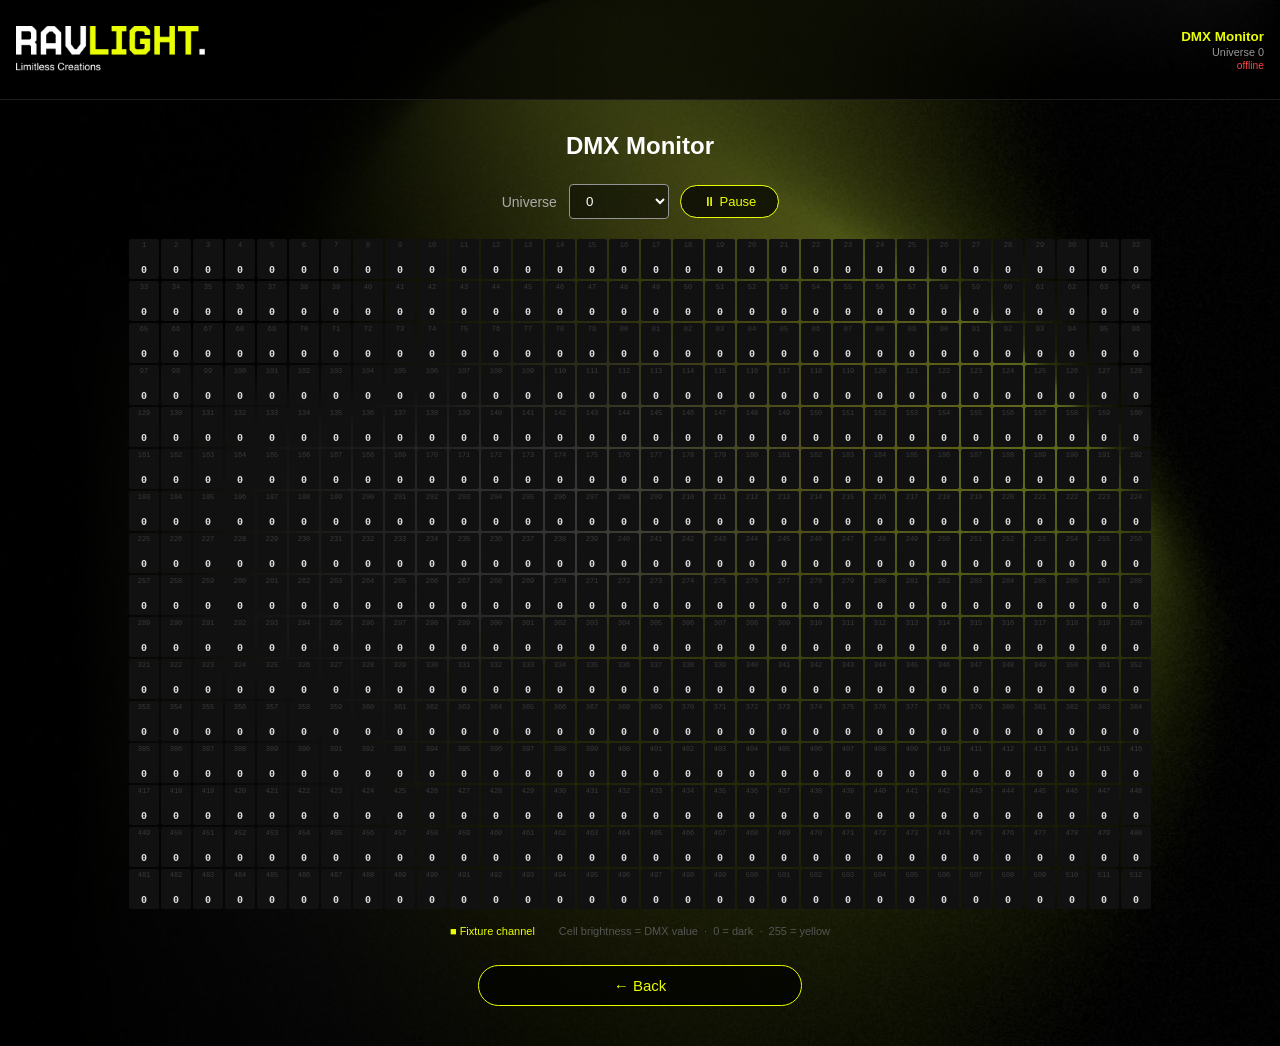
==== data/dmxmonitor.html @ ac15420d "feat: v2.14.0 — device discovery UI, Elyon table redesign, fix String reserve v2.13.0 (uncommitted):" ====
<!DOCTYPE html>
<html lang="en">
<head>
  <meta charset="UTF-8">
  <meta name="viewport" content="width=device-width, initial-scale=1.0">
  <title>DMX Monitor — RavLight</title>
  <link href="https://fonts.googleapis.com/css2?family=Roboto:wght@400;700&display=swap" rel="stylesheet">
  <link rel="stylesheet" href="style.css">
  <link rel="icon" type="image/png" href="favicon.png">
  <style>
    .monitor-page {
      max-width: 1100px;
      margin: 0 auto;
      padding: 0 12px 40px;
    }

    .monitor-bar {
      display: flex;
      align-items: center;
      gap: 12px;
      justify-content: center;
      margin: 24px auto 20px;
      flex-wrap: wrap;
    }
    .monitor-bar label {
      margin: 0;
      display: inline;
      font-size: 14px;
      color: #aaa;
    }
    .monitor-bar select {
      width: auto;
      padding: 8px 12px;
      margin: 0;
      min-width: 100px;
    }
    .monitor-bar button {
      width: auto;
      margin: 0;
      padding: 8px 22px;
      font-size: 13px;
      border-radius: 20px;
    }

    .dmx-grid-wrap {
      overflow-x: auto;
      width: 100%;
      margin: 0 auto;
      -webkit-overflow-scrolling: touch;
    }

    .dmx-grid {
      display: grid;
      grid-template-columns: repeat(32, 30px);
      gap: 2px;
      width: fit-content;
      margin: 0 auto;
      font-family: 'Roboto Mono', monospace;
    }

    .dmx-cell {
      width: 30px;
      height: 40px;
      background: #111;
      border-radius: 2px;
      display: flex;
      flex-direction: column;
      align-items: center;
      justify-content: space-between;
      padding: 3px 0 3px;
      box-sizing: border-box;
      cursor: default;
      transition: background 0.08s;
    }
    .dmx-cell .ch {
      font-size: 7px;
      color: #3a3a3a;
      line-height: 1;
      user-select: none;
      font-family: monospace;
    }
    .dmx-cell .val {
      font-size: 10px;
      font-weight: bold;
      color: #ddd;
      line-height: 1;
      user-select: none;
      font-family: monospace;
    }
    .dmx-cell.fixture {
      box-shadow: inset 0 0 0 1px #e9ff00;
    }
    .dmx-cell.fixture .ch {
      color: #7a8800;
    }
    .dmx-cell:hover {
      transform: scale(1.4);
      z-index: 10;
      position: relative;
      box-shadow: 0 0 10px rgba(233,255,0,0.5), inset 0 0 0 1px #e9ff00;
    }

    .legend {
      display: flex;
      gap: 24px;
      justify-content: center;
      margin: 16px 0 8px;
      font-size: 11px;
      color: #555;
      flex-wrap: wrap;
    }
    .legend-fixture {
      color: #e9ff00;
    }

    .btn-back {
      display: block;
      width: 80%;
      max-width: 300px;
      margin: 28px auto 0;
      padding: 11px;
      text-align: center;
      background: rgba(0,0,0,0.7);
      border: 1px solid #e9ff00;
      color: #e9ff00;
      text-decoration: none;
      border-radius: 40px;
      font-size: 15px;
      transition: background 0.2s, color 0.2s;
    }
    .btn-back:hover {
      background: #7d8800;
      color: #000;
      text-decoration: none;
    }

    #hdrUniverse {
      font-size: 0.85em;
      color: #999;
    }
  </style>
</head>
<body>
  <header class="main-header">
    <div class="header-left">
      <img src="RavLightLogo.png" alt="RavLight">
    </div>
    <div class="header-right">
      <div class="header-item" style="font-size:1.05em;font-weight:bold;">DMX Monitor</div>
      <div class="header-item" id="hdrUniverse">Universe 0</div>
      <div class="header-item" id="hdrStatus" style="font-size:0.8em;color:#555;">connecting…</div>
    </div>
  </header>

  <h1>DMX Monitor</h1>

  <div class="monitor-page">

    <div class="monitor-bar">
      <label for="universeSelect">Universe</label>
      <select id="universeSelect" onchange="changeUniverse(+this.value)"></select>
      <button id="liveBtn" onclick="toggleLive()">⏸ Pause</button>
    </div>

    <div class="dmx-grid-wrap">
      <div id="dmxGrid" class="dmx-grid"></div>
    </div>

    <div class="legend">
      <span class="legend-fixture">■ Fixture channel</span>
      <span>Cell brightness = DMX value &nbsp;·&nbsp; 0 = dark &nbsp;·&nbsp; 255 = yellow</span>
    </div>

    <a href="/" class="btn-back">← Back</a>

  </div>

  <div id="toast"></div>

  <script>
    const CHANNELS = 512;

    let currentUniverse = 0;
    let fixtureMap     = {};   // String(universe) → Set of 1-indexed channel numbers
    let fixtureUniverses = []; // sorted universe numbers that have fixture channels
    let isLive         = true;
    let pollInterval   = null;
    let cells          = [];   // [{el, valEl}] index 0 = ch1

    // ── Build grid ──────────────────────────────────────────────────────────────
    function buildGrid() {
      const grid = document.getElementById('dmxGrid');
      grid.innerHTML = '';
      cells = [];
      for (let i = 1; i <= CHANNELS; i++) {
        const div = document.createElement('div');
        div.className = 'dmx-cell';

        const ch = document.createElement('span');
        ch.className = 'ch';
        ch.textContent = i;

        const val = document.createElement('span');
        val.className = 'val';
        val.textContent = '0';

        div.appendChild(ch);
        div.appendChild(val);
        grid.appendChild(div);
        cells.push({ el: div, valEl: val });
      }
    }

    // ── Value → background color ─────────────────────────────────────────────
    function cellBg(v) {
      if (v === 0) return '#111';
      const a = 0.07 + (v / 255) * 0.65;
      return 'rgba(233,255,0,' + a.toFixed(2) + ')';
    }

    // ── Apply values array (512 elements, 0-indexed = ch1) ────────────────────
    function updateGrid(values) {
      const fixSet = fixtureMap[String(currentUniverse)] || new Set();
      for (let i = 0; i < CHANNELS; i++) {
        const v = values[i] || 0;
        const c = cells[i];
        c.el.style.background = cellBg(v);
        c.valEl.textContent = v;
        if (fixSet.has(i + 1)) {
          c.el.classList.add('fixture');
        } else {
          c.el.classList.remove('fixture');
        }
      }
    }

    // ── Load fixture channel map & populate universe selector ─────────────────
    async function loadMap() {
      try {
        const r = await fetch('/dmxmap');
        const data = await r.json();
        const raw = data.map || {};
        fixtureMap = {};
        fixtureUniverses = Object.keys(raw).map(Number).sort((a, b) => a - b);
        for (const [uStr, ranges] of Object.entries(raw)) {
          const s = new Set();
          for (const [lo, hi] of ranges) {
            for (let c = lo; c <= hi; c++) s.add(c);
          }
          fixtureMap[uStr] = s;
        }
      } catch(e) {
        console.warn('dmxmap unavailable:', e);
      }

      const sel = document.getElementById('universeSelect');
      sel.innerHTML = '';
      const allU = new Set([0, ...fixtureUniverses]);
      for (const u of [...allU].sort((a, b) => a - b)) {
        const opt = document.createElement('option');
        opt.value = u;
        opt.textContent = fixtureUniverses.includes(u) ? u + ' ★' : String(u);
        sel.appendChild(opt);
      }

      // Default to first fixture universe
      if (fixtureUniverses.length > 0) {
        currentUniverse = fixtureUniverses[0];
        sel.value = currentUniverse;
      }
      updateHeader();
    }

    // ── Poll DMX values ───────────────────────────────────────────────────────
    async function poll() {
      try {
        const r = await fetch('/dmxdata?universe=' + currentUniverse);
        if (!r.ok) throw new Error('HTTP ' + r.status);
        const values = await r.json();
        updateGrid(values);
        document.getElementById('hdrStatus').textContent = 'live';
        document.getElementById('hdrStatus').style.color = '#e9ff00';
      } catch(e) {
        document.getElementById('hdrStatus').textContent = 'offline';
        document.getElementById('hdrStatus').style.color = '#ff4444';
      }
    }

    function updateHeader() {
      document.getElementById('hdrUniverse').textContent = 'Universe ' + currentUniverse;
    }

    function startLive() {
      if (pollInterval) clearInterval(pollInterval);
      pollInterval = setInterval(poll, 150);
      isLive = true;
      document.getElementById('liveBtn').textContent = '⏸ Pause';
      document.getElementById('hdrStatus').textContent = 'live';
      document.getElementById('hdrStatus').style.color = '#e9ff00';
    }

    function stopLive() {
      if (pollInterval) { clearInterval(pollInterval); pollInterval = null; }
      isLive = false;
      document.getElementById('liveBtn').textContent = '▶ Live';
      document.getElementById('hdrStatus').textContent = 'paused';
      document.getElementById('hdrStatus').style.color = '#888';
    }

    function toggleLive() {
      isLive ? stopLive() : startLive();
    }

    function changeUniverse(u) {
      currentUniverse = u;
      updateHeader();
      // Refresh fixture highlights immediately with current displayed values
      const cur = cells.map(c => parseInt(c.valEl.textContent, 10) || 0);
      updateGrid(cur);
      if (isLive) poll();
    }

    // ── Toast ─────────────────────────────────────────────────────────────────
    function showToast(msg) {
      const t = document.getElementById('toast');
      t.innerHTML = msg;
      t.className = 'toast show';
      setTimeout(() => { t.className = t.className.replace('show', ''); }, 3000);
    }

    // ── Boot ──────────────────────────────────────────────────────────────────
    buildGrid();
    loadMap().then(() => {
      poll();
      startLive();
    });
  </script>
</body>
</html>
---- data/style.css ----
body {
     background-color: rgb(0, 0, 0);
     color: rgb(255, 255, 255);
     font-size: 0.8em;
     text-align: center;
     margin: 0;
     padding: 0;
     background-image: url('Background.jpg');
     background-size: cover;
     background-repeat: no-repeat;
     background-position: center center;
     background-attachment: fixed;
     font-family: 'Helvetica', sans-serif;
     min-width: 380px;
}
 .logo img {
     margin: 0 auto;
     max-width: 150px;
    /* logo sizing */
     height: auto;
     margin-bottom: 10%;
     
}
 h1 {
     margin-top: 32px;
     margin-bottom: 24px;
     font-size: 24px;
     
}
 h2 {
     font-size: 16px;
     margin-bottom: 20px;
}
 h3 {
     font-size: 12em;
     margin-bottom: 20px;
     text-align: center;
}
 form {
     margin: 0 auto;
     width: 380px;
     text-align: left;
}
 input[type="text"], input[type="number"], input[type="password"] {
     width: 100%;
     padding: 12px;
     margin-bottom: 10px;
     border: 1px solid #949494;
     border-radius: 4px;
     box-sizing: border-box;
     background-color: #00000074;
     color:#ffffff 
}
 input:focus {
     background-color: #000000;
     border-color: #e9ff00;
     outline: solid 1px #e9ff00;
     box-shadow: 0 0 10px #e9ff00;
}
 label {
     display:flex;
     margin-bottom: 2px;
}
 select {
     width: 100%;
     padding: 12px;
     margin-bottom: 10px;
     border: 1px solid #949494;
     border-radius: 4px;
     box-sizing: border-box;
     background-color: #00000074;
     color:rgb(255, 255, 255) 
}
 select:focus {
     border-color: #e9ff00;
     outline: solid 1px #e9ff00;
     box-shadow: 0 0 10px #e9ff00;
     background-color: #191919;
    /* click shadow */
}
input[type="submit"] {
    background-color: #e9ff00;
    color: #000000;
    padding: 8px;
    width: 80%;
    border: none;
    cursor: pointer;
    outline: solid 1px #e9ff00;
    font-weight: bold;
    font-size: 17px;
    border-radius: 70px;
    margin: 10px auto ;
    display: block;
}
input[type="submit"]:hover {
     color: #000000;
     background-color: #96a400;
     border-color: #e9ff00;
     outline: solid 0px #e9ff00;
     box-shadow: 0 0 0px #e9ff00;
    /* click shadow */
}
     button {
     background-color: rgba(1, 1, 1, 0.7);
     color: #040814;
     padding: 8px;
     width: 80%; 
     margin: 16px auto 16px auto; 
     display: block;
     border: none;
     cursor: pointer;
     outline: solid 1px #eaff00;
     font-size: 16px;
     border-radius: 40px;
     margin-bottom: 16px;
     margin-top: 0px;
     cursor: pointer;
     color: #e9ff00;
 

}
 button:hover {
     background-color: #7d8800;
     border-color: #eaff00;
     outline: solid 0px #e9ff00;
     box-shadow: 0 0 0px #e9ff00;
     font-weight: bold;
     color: black
    /* click shadow */
}
 .checkbox-container {
     display: flex;
     align-items: center;
     margin-bottom: 15px;
    /* bottom spacing */
}
 .checkbox-container input[type="checkbox"] {
     appearance: none;
     -webkit-appearance: none;
     width: 28px;
     height: 25px;
     background-color: #01010180;
     border: 2px solid #949494;
     border-radius: 4px;
     position: relative;
     cursor: pointer;
}
 .checkbox-container input[type="checkbox"]:hover {
     background-color: #000000;
     border-color: #e9ff00;
     outline: solid 1px #e9ff00;
     box-shadow: 0 0 10px #e9ff00;
}
 .checkbox-container input[type="checkbox"]:checked::after {
     content: "";
     position: absolute;
     left: 6px;
     top: 1px;
     width: 5px;
     height: 10px;
     border: solid 20px #e9ff00;
     border-width: 0 3px 3px 0;
     transform: rotate(45deg);
}
 .checkbox-container label {
     font-size: 16px;
     font-weight: bold;
     margin: 5px;
}
 text1 {
     display: block;
     margin-bottom: 5px;
     font-size: 14px;
}
 .toast {
     width: 250px;
     background-color: #000000e6;
     color: #ffffff;
     text-align: center;
     border-radius: 0px;
     outline: solid 0px #e9ff00;
     padding: 12px;
     position: fixed;
     z-index: 999;
     top: 70%;
     left: 50%;
     transform: translate(-50%, -50%) translateY(100px);
    /* starts below */
     font-size: 17px;
     box-shadow: 0 5px 20px rgba(0, 0, 0, 0.962);
     opacity: 0;
     pointer-events: none;
    /* disable click when hidden */
     transition: opacity 0.5s, transform 0.5s;
     word-wrap: break-word;
     word-break: break-word;
}
 .toast.show {
     opacity: 1;
     transform: translate(-50%, -50%) translateY(0);
     pointer-events: auto;
}
 .main-header {
     height: 100px;
     width: 100%;
     background-color: rgba(1, 1, 1, 0.7);
     display: flex;
     align-items: center;
     justify-content: space-between;
     padding: 0 16px;
     box-sizing: border-box;
     border-bottom: 1px solid #1e1e1e;
     gap: 12px;
}
 .header-left img {
     height: 45px;
     object-fit: contain;
}
 .header-right {
     display: flex;
     flex-direction: column;
     align-items: flex-end;
}
 .header-item {
     color: #e9ff00;
     font-size: 1em;
     margin: 1px 0;
}
 .header-item .label {
     font-weight: bold;
     margin-right: 5px;
}

.accordion {
  width: 90%;
  background-color: rgb(1 1 1 / 0%);
  border: 1px solid rgba(255, 255, 255, 0.2);
  border-radius: 10px;
  margin: 24px auto 24px auto;
  color: #ffffff;
  box-shadow: 0 px px rgba(0,0,0,0.8);
  align-items: center;
}

.accordion-button {
  width: 100%;
  padding: 16px;
  text-align: left;
  border-radius: 10px;
  background-color: transparent;
  border: none;
  outline: none;
  font-size: 18px;
  font-weight: normal;
  color: #ffffff;
  cursor: pointer;
  margin: 0;
}
.accordion-button:hover {
  background-color: rgba(1, 1, 1, 0.7);
  outline: solid 0px #e9ff00;
  box-shadow: 0 0 0px #e9ff00;
  color: white;
  font-weight: normal;
  margin: 0;
}


.accordion-button::after {
  content: '\25BD';
  float: right;
  transition: transform 0.3s;
}

.accordion-button.active::after {
  transform: rotate(180deg);
}

.accordion-content {
  max-height: 0;
  overflow-y: hidden;
  overflow-x: auto;
  transition: max-height 0.3s ease;
  padding: 0 16px 8px;
  color: #ffffff;
}

.accordion-content button {
  display: block;
  width: 80%;
  color: #e9ff00;
  margin: 24px auto;
}
.accordion-content button:hover {
  display: block;
  width: 80%;
  color: #000000;
  margin: 24px auto;
}

.accordion-content p, 
.accordion-content label{
  margin: 12px auto 0px auto ;
  display: block;
  width: 100%;
  color: #ffffff;
  
}

.accordion-content .checkbox-container {  
 display: flex;
  align-items: center;
  gap: 16px; /* checkbox-to-label gap */
  margin: 8px auto 24px auto;
 
}
.accordion-content input[type="submit"],
.accordion-content input[type="text"],
.accordion-content input[type="password"],
.accordion-content select {
     width: 100%;
     margin: 8px auto 16px auto;
     padding: 12px;
     border: 1px solid #949494;
     border-radius: 4px;
     box-sizing: border-box;
     background-color: #00000074;
     color:#ffffff 
}

 .personality-description {
  margin-top: -5px;
  padding: 8px;
  background-color: rgba(1, 1, 1, 0);
  border: 0px solid #e9ff00;
  border-radius: 5px;
  color: #fefefe;
  font-size: .9em;
}


.table-container {
  margin: 20px auto;
  width: 85%;
  max-width: 358px;
  background-color: rgb(1 1 1 / 0%);
  border: 0px solid #949494;
  border-radius: 5px;
  box-shadow: 0 0 00px rgba(0,0,0,0.7);
  padding: 15px;
  box-sizing: border-box;
 
 
}

#deviceTable {
  width: 100%;
  table-layout: fixed;
  border-collapse: collapse;
  color: #d5d5d1;
  font-size: 14px;
  font-weight: normal;
 
}
#deviceTable th:nth-child(3),
#deviceTable td:nth-child(3) {
  width: 40px;  /* spazio fisso solo per l'icona */
  text-align: center;
  padding: 10px;
}

#deviceTable th, #deviceTable td {
  width: 50%;
  word-wrap: break-word;
  overflow: hidden;
  text-align: left;
  text-overflow: ellipsis;
  white-space: nowrap;
  padding: 10px;
  border-bottom: 1px solid rgba(255, 255, 255, 0.2);
}

#deviceTable tbody tr:hover {
  background-color: rgba(233, 255, 0, 0.1);
  transition: 0.2s;
}

.table-container h2 {
  text-align: left;
  color: #e9e9e9;
  font-size: 18px;
  font-weight:normal;
  margin-top: -16px;
  margin-bottom: 5px;

}

.popup-icon {
  width: 24px;
  height: 24px;
  cursor: pointer;
  transition: filter 0.3s;
}

.popup-icon:hover {
  filter: invert(100%) brightness(150%);
 
}


.popup {
  display: none;
  position: fixed;
  z-index: 1000;
  left: 0; top: 0; width: 100%; height: 100%;
  align-items: center;
  justify-content: center;
  background-color: rgb(0 0 0 / 48%);
}

.popup-content {
  background-color: rgb(0 0 0 / 90%);
  border: 1px solid #949494;
  border-radius: 10px;
  margin: 10% auto;
  padding: 20px;
  width: 80%;
  max-width: 300px;
  color: #ffffff;
  text-align: left;
  box-shadow: 0 0 0px #e9ff0057;
}

.popup .close {
  color: #e9ff00;
  float: right;
  font-size: 28px;
  font-weight: bold;
  cursor: pointer;
}

.popup-link {
  display: block;
  margin: 10px auto;
  padding: 8px;
  width: 80%;
  text-align: center;
  background-color: rgb(1 1 1 / 0%);
  color: #e9ff00;
  text-decoration: underline;
  font-weight: bold;
  border-radius: 40px;
  border: 0px solid #e9ff00;
  transition: all 0.3s;
}

.popup-link:hover {
  background-color: #00000000;
  color: #ffffff;
  box-shadow: 0 0 0px #e9ff00;
}


a {
  color: #e9ff00;
  text-decoration: underline;
  transition: color 0.3s, text-shadow 0.3s;
}

a:hover {
  color: #ffffff;
}

.reset-link {
  color: red;
  font-weight: bold;
  margin: 8px auto 16px;
  display: block;
  text-align: center;
}

/* Save button — primary action, full-width accent */
#saveButton {
  background-color: #e9ff00;
  color: #000000;
  padding: 8px;
  width: 80%;
  border: none;
  cursor: pointer;
  outline: solid 1px #e9ff00;
  font-weight: bold;
  font-size: 17px;
  border-radius: 70px;
  margin: 10px auto;
  display: block;
  transition: outline 0.2s, box-shadow 0.2s;
}

#saveButton:hover {
  background-color: #96a400;
}

/* Dirty indicator: highlight Save button when any field has changed */
#saveButton.dirty {
  outline: solid 2px #ff9900;
  box-shadow: 0 0 8px #ff9900;
}

/* Section sub-label inside accordions */
.group-label {
  color: #e9ff00;
  font-size: 0.8em;
  text-transform: uppercase;
  letter-spacing: 0.08em;
  margin: 16px 0 4px;
  border-bottom: 1px solid rgba(233, 255, 0, 0.25);
  padding-bottom: 3px;
}

/* Elyon output cards */
.elyon-auto-layout {
  display: flex;
  align-items: center;
  gap: 8px;
  margin-bottom: 12px;
}
.elyon-auto-layout input[type="checkbox"] {
  width: 20px;
  height: 20px;
  flex-shrink: 0;
}
.elyon-auto-layout label {
  font-size: 1.05em;
  color: #ccc;
  margin: 0;
  display: inline;
  font-weight: normal;
}

.elyon-card {
  border: 1px solid rgba(255,255,255,0.12);
  border-radius: 8px;
  margin-bottom: 10px;
  padding: 8px 10px;
  background: rgba(0,0,0,0.25);
}

.elyon-card-head {
  display: flex;
  align-items: center;
  gap: 10px;
  margin-bottom: 8px;
}

.elyon-ch-label {
  font-size: 1em;
  font-weight: bold;
  color: #e9ff00;
  white-space: nowrap;
  flex-shrink: 0;
}

.elyon-gpio {
  color: #666;
  font-weight: normal;
  font-size: 0.85em;
}

.accordion-content .elyon-card-head select {
  flex: 1;
  font-size: 1em;
  padding: 6px 8px;
  margin: 0;
  min-width: 0;
  width: auto;
}

.elyon-card-body {
  display: flex;
  flex-wrap: wrap;
  gap: 8px 10px;
  align-items: flex-end;
}

.elyon-param {
  display: flex;
  flex-direction: column;
  align-items: center;
  gap: 3px;
  flex-shrink: 0;
}

.elyon-param > span {
  font-size: 0.78em;
  color: #888;
  white-space: nowrap;
}

.accordion-content .elyon-param input[type="number"],
.accordion-content .elyon-param input[type="text"] {
  width: 56px;
  padding: 6px 4px;
  font-size: 1em;
  text-align: center;
  margin: 0;
  box-sizing: border-box;
}

.elyon-param input[type="checkbox"] {
  width: 20px;
  height: 20px;
  margin: 4px 0 0;
  flex-shrink: 0;
}

/* Two-button row below the page title (Devices + DMX Monitor) */
.action-bar {
  display: flex;
  justify-content: center;
  gap: 10px;
  margin: 0 auto 16px;
  width: 90%;
  max-width: 350px;
}

.action-bar button {
  flex: 1;
  width: auto;
  margin: 0;
  padding: 9px 12px;
  font-size: 1em;
  border-radius: 40px;
}

/* Devices button — yellow border when panel is open */
#devicesBtn.active {
  border-color: #e9ff00;
  outline-color: #e9ff00;
  color: #000000;
  background-color: #96a400;
  box-shadow: none;
  font-weight: normal, #96a400;
}

/* Scan button inside devices panel — small inline */
#scanDevicesBtn {
  width: auto;
  display: inline-flex;
  align-items: center;
  margin: 0;
  padding: 5px 14px;
  font-size: .9em;
  border-radius: 20px;
}
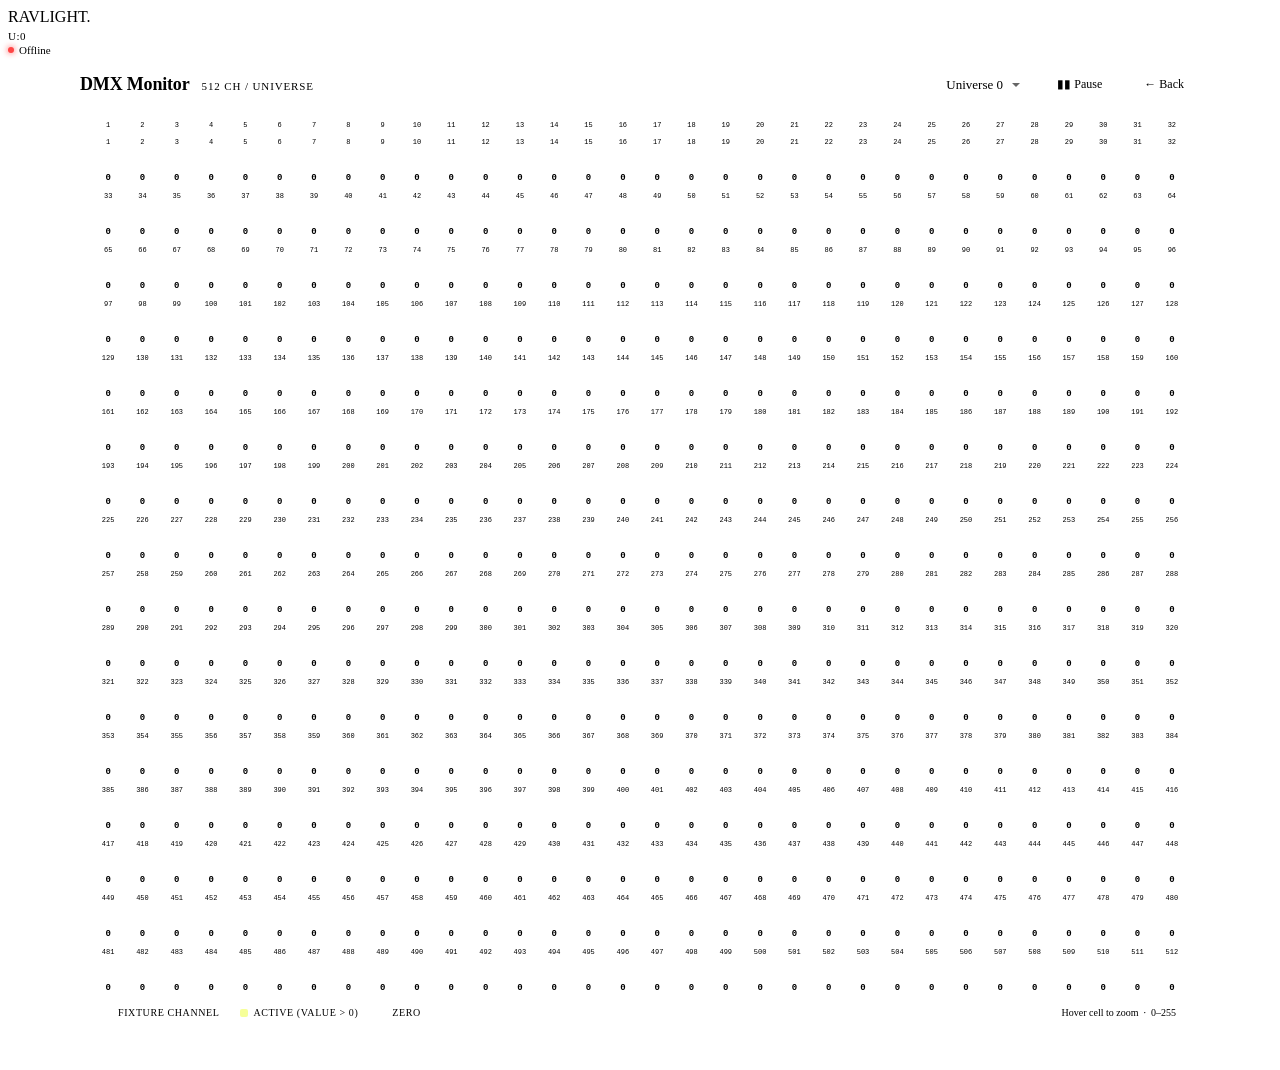
==== commit 7db2827e: "feat: v2.17.0 — PWM Dimmer + accordion animation + external CSS - Elyon PWM Dimmer: invert option (p" ====
--- a/data/dmxmonitor.html
+++ b/data/dmxmonitor.html
@@ -1,339 +1,228 @@
 <!DOCTYPE html>
 <html lang="en">
 <head>
-  <meta charset="UTF-8">
-  <meta name="viewport" content="width=device-width, initial-scale=1.0">
-  <title>DMX Monitor — RavLight</title>
-  <link href="https://fonts.googleapis.com/css2?family=Roboto:wght@400;700&display=swap" rel="stylesheet">
-  <link rel="stylesheet" href="style.css">
-  <link rel="icon" type="image/png" href="favicon.png">
-  <style>
-    .monitor-page {
-      max-width: 1100px;
-      margin: 0 auto;
-      padding: 0 12px 40px;
-    }
-
-    .monitor-bar {
-      display: flex;
-      align-items: center;
-      gap: 12px;
-      justify-content: center;
-      margin: 24px auto 20px;
-      flex-wrap: wrap;
-    }
-    .monitor-bar label {
-      margin: 0;
-      display: inline;
-      font-size: 14px;
-      color: #aaa;
-    }
-    .monitor-bar select {
-      width: auto;
-      padding: 8px 12px;
-      margin: 0;
-      min-width: 100px;
-    }
-    .monitor-bar button {
-      width: auto;
-      margin: 0;
-      padding: 8px 22px;
-      font-size: 13px;
-      border-radius: 20px;
-    }
-
-    .dmx-grid-wrap {
-      overflow-x: auto;
-      width: 100%;
-      margin: 0 auto;
-      -webkit-overflow-scrolling: touch;
-    }
-
-    .dmx-grid {
-      display: grid;
-      grid-template-columns: repeat(32, 30px);
-      gap: 2px;
-      width: fit-content;
-      margin: 0 auto;
-      font-family: 'Roboto Mono', monospace;
-    }
-
-    .dmx-cell {
-      width: 30px;
-      height: 40px;
-      background: #111;
-      border-radius: 2px;
-      display: flex;
-      flex-direction: column;
-      align-items: center;
-      justify-content: space-between;
-      padding: 3px 0 3px;
-      box-sizing: border-box;
-      cursor: default;
-      transition: background 0.08s;
-    }
-    .dmx-cell .ch {
-      font-size: 7px;
-      color: #3a3a3a;
-      line-height: 1;
-      user-select: none;
-      font-family: monospace;
-    }
-    .dmx-cell .val {
-      font-size: 10px;
-      font-weight: bold;
-      color: #ddd;
-      line-height: 1;
-      user-select: none;
-      font-family: monospace;
-    }
-    .dmx-cell.fixture {
-      box-shadow: inset 0 0 0 1px #e9ff00;
-    }
-    .dmx-cell.fixture .ch {
-      color: #7a8800;
-    }
-    .dmx-cell:hover {
-      transform: scale(1.4);
-      z-index: 10;
-      position: relative;
-      box-shadow: 0 0 10px rgba(233,255,0,0.5), inset 0 0 0 1px #e9ff00;
-    }
-
-    .legend {
-      display: flex;
-      gap: 24px;
-      justify-content: center;
-      margin: 16px 0 8px;
-      font-size: 11px;
-      color: #555;
-      flex-wrap: wrap;
-    }
-    .legend-fixture {
-      color: #e9ff00;
-    }
-
-    .btn-back {
-      display: block;
-      width: 80%;
-      max-width: 300px;
-      margin: 28px auto 0;
-      padding: 11px;
-      text-align: center;
-      background: rgba(0,0,0,0.7);
-      border: 1px solid #e9ff00;
-      color: #e9ff00;
-      text-decoration: none;
-      border-radius: 40px;
-      font-size: 15px;
-      transition: background 0.2s, color 0.2s;
-    }
-    .btn-back:hover {
-      background: #7d8800;
-      color: #000;
-      text-decoration: none;
-    }
-
-    #hdrUniverse {
-      font-size: 0.85em;
-      color: #999;
-    }
-  </style>
+<meta charset="UTF-8">
+<meta name="viewport" content="width=device-width, initial-scale=1.0, maximum-scale=1.0">
+<title>DMX Monitor — RavLight</title>
+<link rel="icon" type="image/png" href="favicon.png">
+<link rel="stylesheet" href="/style.css">
+<style>
+:root{ --mono:'SF Mono','Roboto Mono','Courier New',monospace }
+html,body{ background:var(--bg) }
+.hdr-right{ flex-direction:row; align-items:center; gap:14px }
+.hdr-chip{display:flex;align-items:center;gap:5px;font-size:11px;color:var(--txt3)}
+.hdr-chip-dot{width:6px;height:6px;border-radius:50%;background:var(--txt4);flex-shrink:0}
+.hdr-chip-dot.live{background:var(--acc);box-shadow:0 0 6px var(--acc)}
+.hdr-chip-dot.paused{background:var(--txt4)}
+.hdr-chip-dot.offline{background:#ff4444;box-shadow:0 0 6px #ff4444}
+.hdr-univ{font-size:11px;color:var(--txt4);letter-spacing:.04em;text-transform:uppercase}
+.top-bar{display:flex;align-items:center;gap:10px;padding:14px 16px 10px;max-width:1120px;margin:0 auto}
+.top-bar-title{font-size:18px;font-weight:700;letter-spacing:-.01em;flex:1}
+.top-bar-title span{font-size:11px;font-weight:400;color:var(--txt4);text-transform:uppercase;letter-spacing:.08em;margin-left:8px}
+.ctrl-row{display:flex;align-items:center;gap:8px}
+.univ-select{padding:7px 28px 7px 12px;background:var(--s2);border:1px solid var(--line2);border-radius:20px;color:var(--txt);font-family:var(--f);font-size:13px;appearance:none;-webkit-appearance:none;background-image:url("data:image/svg+xml,%3Csvg xmlns='http://www.w3.org/2000/svg' width='10' height='10' viewBox='0 0 10 10'%3E%3Cpath fill='%23666' d='M5 7L1 3h8z'/%3E%3C/svg%3E");background-repeat:no-repeat;background-position:right 10px center;cursor:pointer;outline:none;transition:border-color .15s}
+.univ-select:focus{border-color:var(--acc)}
+.pill-btn{padding:7px 18px;background:transparent;border:1px solid var(--line2);color:var(--acc);font-size:12px;font-family:var(--f);border-radius:20px;cursor:pointer;transition:background .15s,border-color .15s;white-space:nowrap}
+.pill-btn.live-active{border-color:var(--acc);background:var(--acc-deep)}
+.back-link{padding:7px 16px;background:transparent;border:1px solid var(--line2);color:var(--txt3);font-size:12px;font-family:var(--f);border-radius:20px;cursor:pointer;text-decoration:none;transition:background .15s,border-color .15s,color .15s;white-space:nowrap}
+@media(hover:hover){
+  .pill-btn:hover{background:var(--acc-bg);border-color:var(--acc-dim)}
+  .back-link:hover{background:var(--s2);border-color:var(--line2);color:var(--txt)}
+}
+.grid-shell{max-width:1120px;margin:0 auto;padding:0 16px 32px}
+.grid-wrap{overflow-x:auto;-webkit-overflow-scrolling:touch;border:1px solid var(--line);border-radius:var(--rm);background:var(--s1);padding:12px}
+.dmx-grid{display:grid;grid-template-columns:repeat(32,1fr);gap:2px;min-width:640px}
+.dmx-cell{height:44px;background:var(--s3);border-radius:3px;display:flex;flex-direction:column;align-items:center;justify-content:space-between;padding:4px 0;cursor:default;transition:background .06s;position:relative}
+.dmx-cell .ch{font-size:7px;color:var(--txt4);line-height:1;user-select:none;font-family:var(--mono)}
+.dmx-cell .val{font-size:9px;font-weight:700;color:var(--txt2);line-height:1;user-select:none;font-family:var(--mono)}
+.dmx-cell.fixture{box-shadow:inset 0 0 0 1px var(--acc)}
+.dmx-cell.fixture .ch{color:#7a8800}
+.dmx-cell:hover{transform:scale(1.5);z-index:10;box-shadow:0 0 12px rgba(233,255,0,.4),inset 0 0 0 1px var(--acc)}
+.grid-labels{display:grid;grid-template-columns:repeat(32,1fr);gap:2px;min-width:640px;margin-bottom:4px}
+.row-lbl{font-size:7px;color:var(--txt4);text-align:center;font-family:var(--mono);padding:0 0 2px}
+.legend{display:flex;gap:20px;align-items:center;padding:10px 12px 0;flex-wrap:wrap}
+.leg-item{display:flex;align-items:center;gap:6px;font-size:10px;color:var(--txt4);text-transform:uppercase;letter-spacing:.06em}
+.leg-dot{width:8px;height:8px;border-radius:2px;flex-shrink:0}
+.leg-dot.fixture{box-shadow:inset 0 0 0 1px var(--acc);background:transparent}
+.leg-dot.active{background:rgba(233,255,0,.4)}
+.leg-dot.zero{background:var(--s3)}
+::-webkit-scrollbar{height:4px;width:4px}
+</style>
 </head>
 <body>
-  <header class="main-header">
-    <div class="header-left">
-      <img src="RavLightLogo.png" alt="RavLight">
+
+<header class="hdr">
+  <div class="hdr-logo">RAV<span>LIGHT.</span></div>
+  <div class="hdr-right">
+    <span class="hdr-univ" id="hdrUniv">U:0</span>
+    <div class="hdr-chip">
+      <div class="hdr-chip-dot" id="statusDot"></div>
+      <span id="statusLbl">connecting…</span>
     </div>
-    <div class="header-right">
-      <div class="header-item" style="font-size:1.05em;font-weight:bold;">DMX Monitor</div>
-      <div class="header-item" id="hdrUniverse">Universe 0</div>
-      <div class="header-item" id="hdrStatus" style="font-size:0.8em;color:#555;">connecting…</div>
+  </div>
+</header>
+
+<div class="top-bar">
+  <div class="top-bar-title">DMX Monitor <span>512 CH / Universe</span></div>
+  <div class="ctrl-row">
+    <select class="univ-select" id="universeSelect" onchange="changeUniverse(+this.value)"></select>
+    <button class="pill-btn live-active" id="liveBtn" onclick="toggleLive()">&#9646;&#9646; Pause</button>
+    <a class="back-link" href="/">&#8592; Back</a>
+  </div>
+</div>
+
+<div class="grid-shell">
+  <div class="grid-wrap">
+    <div class="grid-labels" id="gridLabels"></div>
+    <div class="dmx-grid" id="dmxGrid"></div>
+    <div class="legend">
+      <div class="leg-item"><div class="leg-dot fixture"></div> Fixture channel</div>
+      <div class="leg-item"><div class="leg-dot active"></div> Active (value &gt; 0)</div>
+      <div class="leg-item"><div class="leg-dot zero"></div> Zero</div>
+      <span style="font-size:10px;color:var(--txt4);margin-left:auto">Hover cell to zoom &nbsp;·&nbsp; 0–255</span>
     </div>
-  </header>
-
-  <h1>DMX Monitor</h1>
-
-  <div class="monitor-page">
-
-    <div class="monitor-bar">
-      <label for="universeSelect">Universe</label>
-      <select id="universeSelect" onchange="changeUniverse(+this.value)"></select>
-      <button id="liveBtn" onclick="toggleLive()">⏸ Pause</button>
-    </div>
-
-    <div class="dmx-grid-wrap">
-      <div id="dmxGrid" class="dmx-grid"></div>
-    </div>
-
-    <div class="legend">
-      <span class="legend-fixture">■ Fixture channel</span>
-      <span>Cell brightness = DMX value &nbsp;·&nbsp; 0 = dark &nbsp;·&nbsp; 255 = yellow</span>
-    </div>
-
-    <a href="/" class="btn-back">← Back</a>
-
   </div>
-
-  <div id="toast"></div>
-
-  <script>
-    const CHANNELS = 512;
-
-    let currentUniverse = 0;
-    let fixtureMap     = {};   // String(universe) → Set of 1-indexed channel numbers
-    let fixtureUniverses = []; // sorted universe numbers that have fixture channels
-    let isLive         = true;
-    let pollInterval   = null;
-    let cells          = [];   // [{el, valEl}] index 0 = ch1
-
-    // ── Build grid ──────────────────────────────────────────────────────────────
-    function buildGrid() {
-      const grid = document.getElementById('dmxGrid');
-      grid.innerHTML = '';
-      cells = [];
-      for (let i = 1; i <= CHANNELS; i++) {
-        const div = document.createElement('div');
-        div.className = 'dmx-cell';
-
-        const ch = document.createElement('span');
-        ch.className = 'ch';
-        ch.textContent = i;
-
-        const val = document.createElement('span');
-        val.className = 'val';
-        val.textContent = '0';
-
-        div.appendChild(ch);
-        div.appendChild(val);
-        grid.appendChild(div);
-        cells.push({ el: div, valEl: val });
-      }
+</div>
+
+<script>
+const CHANNELS = 512;
+const COLS = 32;
+
+let currentUniverse = 0;
+let fixtureMap = {};
+let fixtureUniverses = [];
+let isLive = true;
+let pollInterval = null;
+let cells = [];
+
+function buildGrid() {
+  const lblRow = document.getElementById('gridLabels');
+  lblRow.innerHTML = '';
+  for (let c = 1; c <= COLS; c++) {
+    const d = document.createElement('div');
+    d.className = 'row-lbl';
+    d.textContent = c;
+    lblRow.appendChild(d);
+  }
+
+  const grid = document.getElementById('dmxGrid');
+  grid.innerHTML = '';
+  cells = [];
+  for (let i = 1; i <= CHANNELS; i++) {
+    const div = document.createElement('div');
+    div.className = 'dmx-cell';
+    const ch = document.createElement('span');
+    ch.className = 'ch';
+    ch.textContent = i;
+    const val = document.createElement('span');
+    val.className = 'val';
+    val.textContent = '0';
+    div.appendChild(ch);
+    div.appendChild(val);
+    grid.appendChild(div);
+    cells.push({el: div, valEl: val});
+  }
+}
+
+function cellBg(v) {
+  if (v === 0) return 'var(--s3)';
+  const a = (0.08 + (v / 255) * 0.60).toFixed(2);
+  return 'rgba(233,255,0,' + a + ')';
+}
+
+function updateGrid(values) {
+  const fixSet = fixtureMap[String(currentUniverse)] || new Set();
+  for (let i = 0; i < CHANNELS; i++) {
+    const v = values[i] || 0;
+    const c = cells[i];
+    c.el.style.background = cellBg(v);
+    c.valEl.textContent = v;
+    c.el.classList.toggle('fixture', fixSet.has(i + 1));
+  }
+}
+
+async function loadMap() {
+  try {
+    const r = await fetch('/dmxmap');
+    const data = await r.json();
+    const raw = data.map || {};
+    fixtureMap = {};
+    fixtureUniverses = Object.keys(raw).map(Number).sort((a, b) => a - b);
+    for (const [uStr, ranges] of Object.entries(raw)) {
+      const s = new Set();
+      for (const [lo, hi] of ranges) for (let c = lo; c <= hi; c++) s.add(c);
+      fixtureMap[uStr] = s;
     }
-
-    // ── Value → background color ─────────────────────────────────────────────
-    function cellBg(v) {
-      if (v === 0) return '#111';
-      const a = 0.07 + (v / 255) * 0.65;
-      return 'rgba(233,255,0,' + a.toFixed(2) + ')';
-    }
-
-    // ── Apply values array (512 elements, 0-indexed = ch1) ────────────────────
-    function updateGrid(values) {
-      const fixSet = fixtureMap[String(currentUniverse)] || new Set();
-      for (let i = 0; i < CHANNELS; i++) {
-        const v = values[i] || 0;
-        const c = cells[i];
-        c.el.style.background = cellBg(v);
-        c.valEl.textContent = v;
-        if (fixSet.has(i + 1)) {
-          c.el.classList.add('fixture');
-        } else {
-          c.el.classList.remove('fixture');
-        }
-      }
-    }
-
-    // ── Load fixture channel map & populate universe selector ─────────────────
-    async function loadMap() {
-      try {
-        const r = await fetch('/dmxmap');
-        const data = await r.json();
-        const raw = data.map || {};
-        fixtureMap = {};
-        fixtureUniverses = Object.keys(raw).map(Number).sort((a, b) => a - b);
-        for (const [uStr, ranges] of Object.entries(raw)) {
-          const s = new Set();
-          for (const [lo, hi] of ranges) {
-            for (let c = lo; c <= hi; c++) s.add(c);
-          }
-          fixtureMap[uStr] = s;
-        }
-      } catch(e) {
-        console.warn('dmxmap unavailable:', e);
-      }
-
-      const sel = document.getElementById('universeSelect');
-      sel.innerHTML = '';
-      const allU = new Set([0, ...fixtureUniverses]);
-      for (const u of [...allU].sort((a, b) => a - b)) {
-        const opt = document.createElement('option');
-        opt.value = u;
-        opt.textContent = fixtureUniverses.includes(u) ? u + ' ★' : String(u);
-        sel.appendChild(opt);
-      }
-
-      // Default to first fixture universe
-      if (fixtureUniverses.length > 0) {
-        currentUniverse = fixtureUniverses[0];
-        sel.value = currentUniverse;
-      }
-      updateHeader();
-    }
-
-    // ── Poll DMX values ───────────────────────────────────────────────────────
-    async function poll() {
-      try {
-        const r = await fetch('/dmxdata?universe=' + currentUniverse);
-        if (!r.ok) throw new Error('HTTP ' + r.status);
-        const values = await r.json();
-        updateGrid(values);
-        document.getElementById('hdrStatus').textContent = 'live';
-        document.getElementById('hdrStatus').style.color = '#e9ff00';
-      } catch(e) {
-        document.getElementById('hdrStatus').textContent = 'offline';
-        document.getElementById('hdrStatus').style.color = '#ff4444';
-      }
-    }
-
-    function updateHeader() {
-      document.getElementById('hdrUniverse').textContent = 'Universe ' + currentUniverse;
-    }
-
-    function startLive() {
-      if (pollInterval) clearInterval(pollInterval);
-      pollInterval = setInterval(poll, 150);
-      isLive = true;
-      document.getElementById('liveBtn').textContent = '⏸ Pause';
-      document.getElementById('hdrStatus').textContent = 'live';
-      document.getElementById('hdrStatus').style.color = '#e9ff00';
-    }
-
-    function stopLive() {
-      if (pollInterval) { clearInterval(pollInterval); pollInterval = null; }
-      isLive = false;
-      document.getElementById('liveBtn').textContent = '▶ Live';
-      document.getElementById('hdrStatus').textContent = 'paused';
-      document.getElementById('hdrStatus').style.color = '#888';
-    }
-
-    function toggleLive() {
-      isLive ? stopLive() : startLive();
-    }
-
-    function changeUniverse(u) {
-      currentUniverse = u;
-      updateHeader();
-      // Refresh fixture highlights immediately with current displayed values
-      const cur = cells.map(c => parseInt(c.valEl.textContent, 10) || 0);
-      updateGrid(cur);
-      if (isLive) poll();
-    }
-
-    // ── Toast ─────────────────────────────────────────────────────────────────
-    function showToast(msg) {
-      const t = document.getElementById('toast');
-      t.innerHTML = msg;
-      t.className = 'toast show';
-      setTimeout(() => { t.className = t.className.replace('show', ''); }, 3000);
-    }
-
-    // ── Boot ──────────────────────────────────────────────────────────────────
-    buildGrid();
-    loadMap().then(() => {
-      poll();
-      startLive();
-    });
-  </script>
+  } catch(e) {}
+
+  const sel = document.getElementById('universeSelect');
+  sel.innerHTML = '';
+  const allU = [...new Set([0, ...fixtureUniverses])].sort((a, b) => a - b);
+  for (const u of allU) {
+    const opt = document.createElement('option');
+    opt.value = u;
+    opt.textContent = 'Universe ' + u + (fixtureUniverses.includes(u) ? ' ★' : '');
+    sel.appendChild(opt);
+  }
+  if (fixtureUniverses.length > 0) {
+    currentUniverse = fixtureUniverses[0];
+    sel.value = currentUniverse;
+  }
+  updateHdr();
+}
+
+async function poll() {
+  try {
+    const r = await fetch('/dmxdata?universe=' + currentUniverse);
+    if (!r.ok) throw new Error();
+    const values = await r.json();
+    updateGrid(values);
+    setStatus('live');
+  } catch(e) {
+    setStatus('offline');
+  }
+}
+
+function setStatus(state) {
+  const dot = document.getElementById('statusDot');
+  const lbl = document.getElementById('statusLbl');
+  dot.className = 'hdr-chip-dot ' + state;
+  lbl.textContent = state === 'live' ? 'Live' : state === 'paused' ? 'Paused' : 'Offline';
+}
+
+function updateHdr() {
+  document.getElementById('hdrUniv').textContent = 'U:' + currentUniverse;
+}
+
+function startLive() {
+  if (pollInterval) clearInterval(pollInterval);
+  pollInterval = setInterval(poll, 150);
+  isLive = true;
+  document.getElementById('liveBtn').innerHTML = '&#9646;&#9646; Pause';
+  document.getElementById('liveBtn').classList.add('live-active');
+  setStatus('live');
+}
+
+function stopLive() {
+  if (pollInterval) { clearInterval(pollInterval); pollInterval = null; }
+  isLive = false;
+  document.getElementById('liveBtn').innerHTML = '&#9654; Live';
+  document.getElementById('liveBtn').classList.remove('live-active');
+  setStatus('paused');
+}
+
+function toggleLive() { isLive ? stopLive() : startLive(); }
+
+function changeUniverse(u) {
+  currentUniverse = u;
+  updateHdr();
+  const cur = cells.map(c => parseInt(c.valEl.textContent, 10) || 0);
+  updateGrid(cur);
+  if (isLive) poll();
+}
+
+buildGrid();
+loadMap().then(() => { poll(); startLive(); });
+</script>
 </body>
 </html>
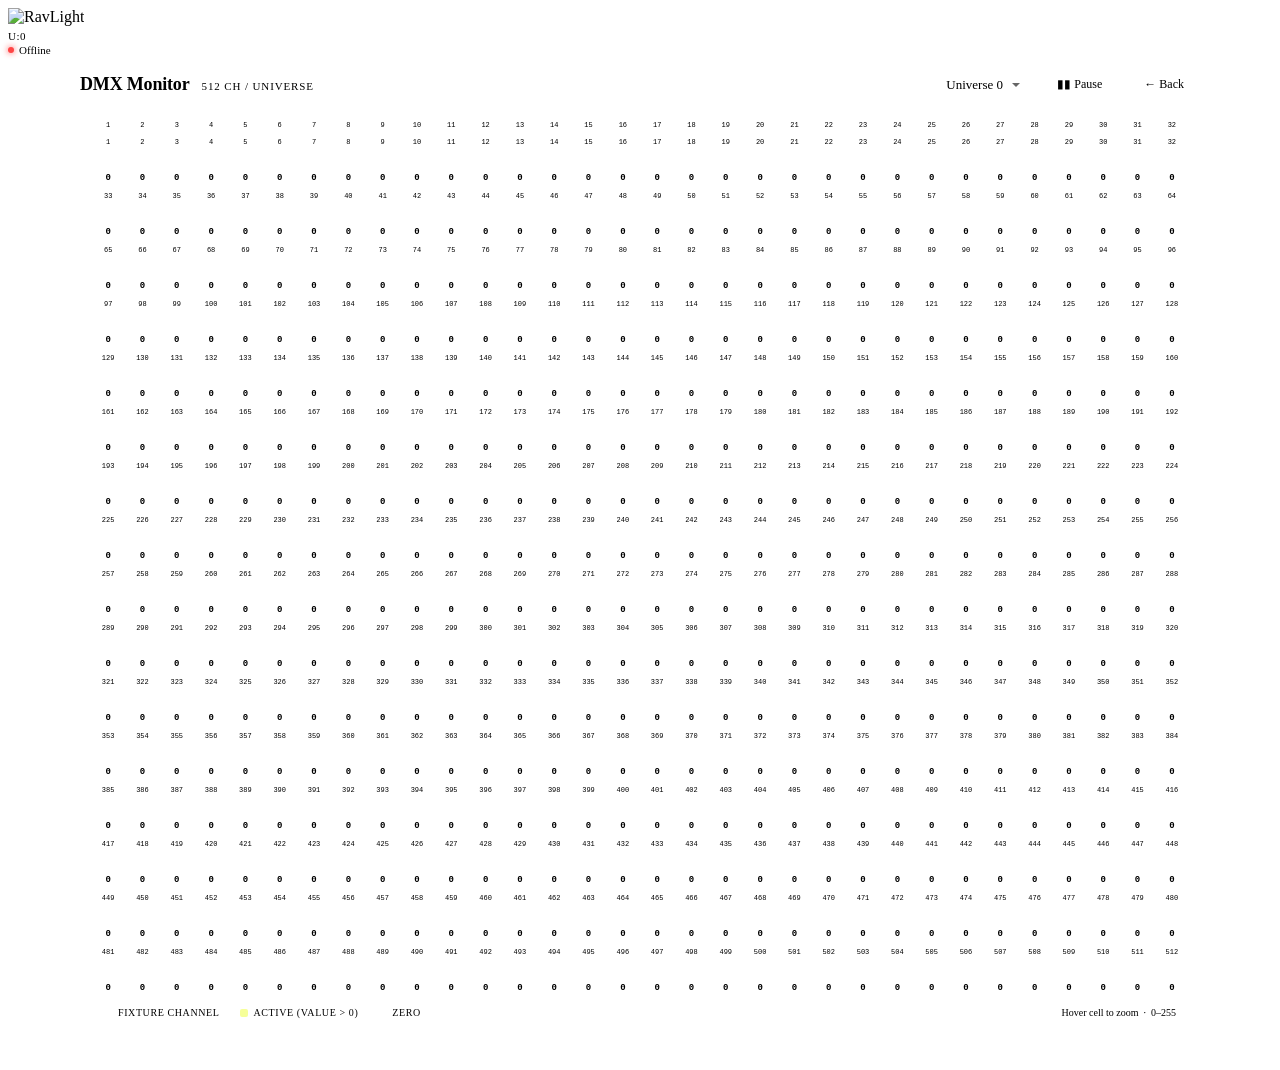
==== commit 49bc478b: "feat: v2.19.0 — Orion winch fixture + LED outputs + tabbed UI - Orion fixture (alpha): TMC2209 motor" ====
--- a/data/dmxmonitor.html
+++ b/data/dmxmonitor.html
@@ -52,7 +52,7 @@
 <body>
 
 <header class="hdr">
-  <div class="hdr-logo">RAV<span>LIGHT.</span></div>
+  <div class="hdr-logo"><img src="/RavLightLogo.png" alt="RavLight"></div>
   <div class="hdr-right">
     <span class="hdr-univ" id="hdrUniv">U:0</span>
     <div class="hdr-chip">
